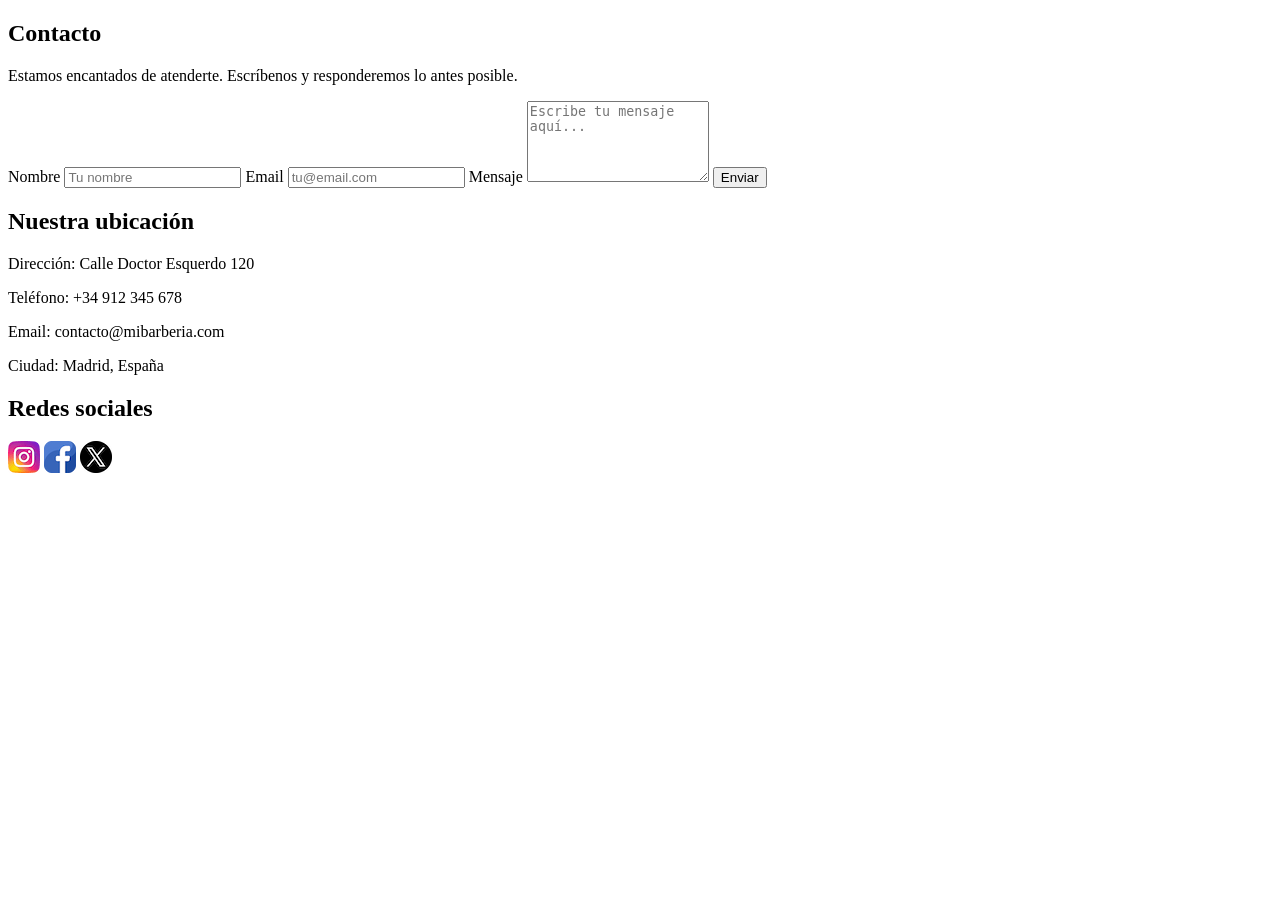
==== contacto.html @ 7179eb11 "Se añade metas a la pagina de contacto." ====
<!DOCTYPE html>
<html lang="es">

<head>
    <meta charset="UTF-8">
    <meta name="viewport" content="width=device-width, initial-scale=1.0">
    <meta http-equiv="X-UA-Compatible" content="IE=edge">

    <title>MiBarbería | Contacto</title>

    <meta name="description"
        content="Contacta con MiBarbería en Madrid. Reserva tu cita, consulta horarios y recibe atención personalizada cerca del metro O'Donnell.">

    <meta name="keywords"
        content="barbería, cortes de cabello, arreglo de barba, barber shop, peluquería masculina, barbería moderna, contacto">

    <meta name="author" content="Luis León">
    <meta name="robots" content="index, follow">

    <!-- Open Graph / Facebook -->
    <meta property="og:type" content="website">

    <meta property="og:title" content="MiBarbería | Contacto">

    <meta property="og:description"
        content="Descubre cortes modernos, afeitado clásico y atención personalizada en MiBarbería.">

    <meta property="og:image" content="https://www.mibarberia.com/img/banner.webp">

    <meta property="og:url" content="https://www.mibarberia.com/contacto">

    <meta property="og:site_name" content="MiBarbería">
    <meta property="og:locale" content="es_ES">

    <!-- Twitter Cards -->
    <meta name="twitter:card" content="summary_large_image">

    <meta name="twitter:title" content="MiBarbería | Contacto">

    <meta name="twitter:description"
        content="Cortes modernos, barba y estilo profesional en MiBarbería. Reserva fácil y rápido.">

    <meta name="twitter:image" content="https://www.mibarberia.com/img/banner.webp">
    
    <!-- Enlace de estilos -->
    <link href="css/contacto.css" rel="stylesheet">
</head>

<body>
    <main>
        <section class="contacto-hero">
            <h1>Contacto</h1>
            <p>Estamos encantados de atenderte. Escríbenos y responderemos lo antes posible.</p>
        </section>

        <section class="contacto-formulario">
            <form id="form-contacto">
                <label for="nombre">Nombre</label>
                <input type="text" id="nombre" name="nombre" required placeholder="Tu nombre">

                <label for="email">Email</label>
                <input type="email" id="email" name="email" required placeholder="tu@email.com">

                <label for="mensaje">Mensaje</label>
                <textarea id="mensaje" name="mensaje" rows="5" required
                    placeholder="Escribe tu mensaje aquí..."></textarea>

                <button type="submit">Enviar</button>
            </form>

            <div class="contacto-info">
                <h2>Nuestra ubicación</h2>
                <p>Dirección: Calle Doctor Esquerdo 120</p>
                <p>Teléfono: +34 912 345 678</p>
                <p>Email: contacto@mibarberia.com</p>
                <p>Ciudad: Madrid, España</p>
                <h2>Redes sociales</h2>
                <p>
                    <img src="/img/icono-instagram.webp" alt="Instagram" class="icono-redes">
                    <img src="/img/icono-facebook.webp" alt="Facebook" class="icono-redes">
                    <img src="/img/icono-x.webp" alt="YouTube" class="icono-redes">
                </p>
            </div>
        </section>
    </main>
</body>

</html>
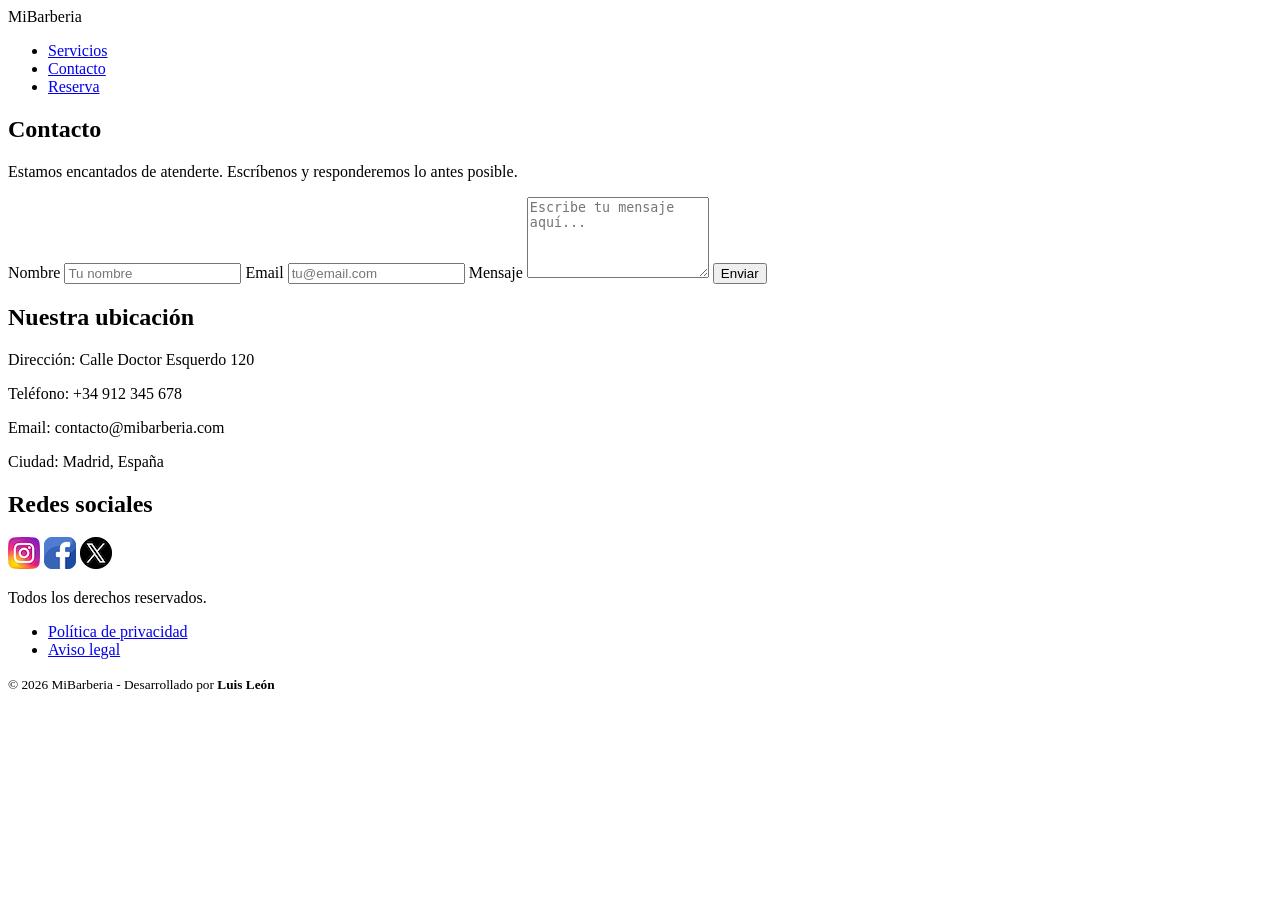
==== commit 7f5c092c: "Inserción del header y footer con la parte inferior únicamente" ====
--- a/contacto.html
+++ b/contacto.html
@@ -41,12 +41,31 @@
         content="Cortes modernos, barba y estilo profesional en MiBarbería. Reserva fácil y rápido.">
 
     <meta name="twitter:image" content="https://www.mibarberia.com/img/banner.webp">
-    
+
     <!-- Enlace de estilos -->
     <link href="css/contacto.css" rel="stylesheet">
 </head>
 
 <body>
+    <header>
+        <!-- Nombre de la página -->
+        <div class="logo">MiBarberia</div>
+
+        <!-- Menú -->
+        <nav>
+            <ul>
+                <li>
+                    <a href="#servicios" aria-label="Ir a la sección de servicios">Servicios</a>
+                </li>
+                <li>
+                    <a href="contacto.html" aria-label="Ir a la página de contacto">Contacto</a>
+                </li>
+                <li>
+                    <a href="#reserva" aria-label="Ir a la sección de reserva de citas">Reserva</a>
+                </li>
+            </ul>
+        </nav>
+    </header>
     <main>
         <section class="contacto-hero">
             <h1>Contacto</h1>
@@ -83,6 +102,25 @@
             </div>
         </section>
     </main>
+    <footer>
+
+        <!-- Parte inferior -->
+        <div class="footer-copy">
+            <p>Todos los derechos reservados.</p>
+            <nav aria-label="Enlaces legales">
+                <ul>
+                    <li><a href="#">Política de privacidad</a></li>
+                    <li><a href="#">Aviso legal</a></li>
+                </ul>
+            </nav>
+            <small>
+                © 2026 MiBarberia - Desarrollado por
+                <strong>Luis León</strong>
+            </small>
+
+        </div>
+
+    </footer>
 </body>
 
 </html>
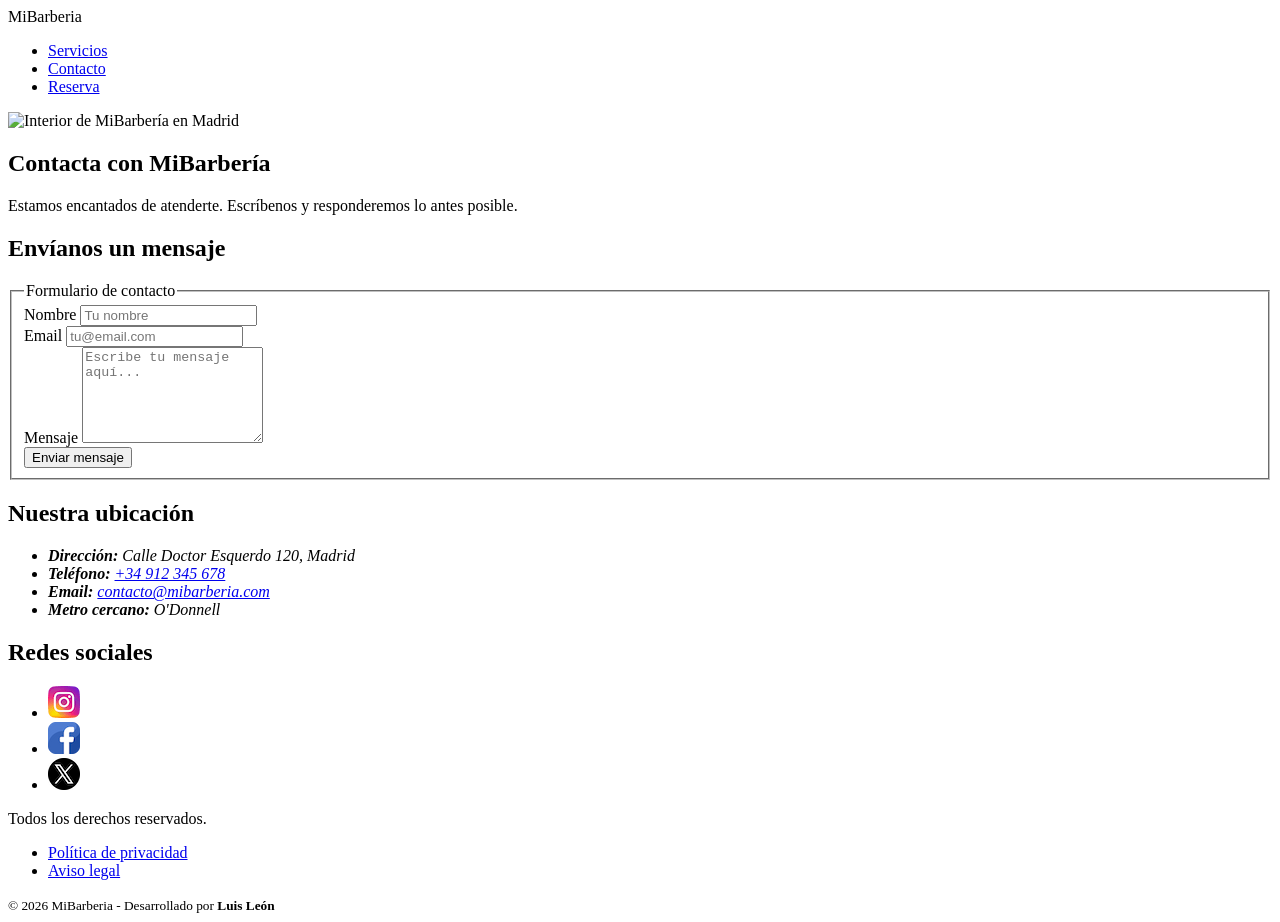
==== commit bee9174d: "Cambio  en el main de la pagina de contacto" ====
--- a/contacto.html
+++ b/contacto.html
@@ -67,40 +67,189 @@
         </nav>
     </header>
     <main>
-        <section class="contacto-hero">
-            <h1>Contacto</h1>
-            <p>Estamos encantados de atenderte. Escríbenos y responderemos lo antes posible.</p>
+
+        <!-- Banner principal -->
+        <section class="contacto-banner" aria-labelledby="titulo-contacto">
+
+            <img src="/img/banner-contacto.webp" alt="Interior de MiBarbería en Madrid" class="contacto-banner-imagen"
+                width="1600" height="700" fetchpriority="high">
+
+            <div class="contacto-banner-contenido">
+
+                <h1 id="titulo-contacto">
+                    Contacta con MiBarbería
+                </h1>
+
+                <p>
+                    Estamos encantados de atenderte. Escríbenos y responderemos lo antes posible.
+                </p>
+
+            </div>
+
         </section>
 
-        <section class="contacto-formulario">
-            <form id="form-contacto">
-                <label for="nombre">Nombre</label>
-                <input type="text" id="nombre" name="nombre" required placeholder="Tu nombre">
-
-                <label for="email">Email</label>
-                <input type="email" id="email" name="email" required placeholder="tu@email.com">
-
-                <label for="mensaje">Mensaje</label>
-                <textarea id="mensaje" name="mensaje" rows="5" required
-                    placeholder="Escribe tu mensaje aquí..."></textarea>
-
-                <button type="submit">Enviar</button>
-            </form>
-
-            <div class="contacto-info">
-                <h2>Nuestra ubicación</h2>
-                <p>Dirección: Calle Doctor Esquerdo 120</p>
-                <p>Teléfono: +34 912 345 678</p>
-                <p>Email: contacto@mibarberia.com</p>
-                <p>Ciudad: Madrid, España</p>
-                <h2>Redes sociales</h2>
-                <p>
-                    <img src="/img/icono-instagram.webp" alt="Instagram" class="icono-redes">
-                    <img src="/img/icono-facebook.webp" alt="Facebook" class="icono-redes">
-                    <img src="/img/icono-x.webp" alt="YouTube" class="icono-redes">
-                </p>
-            </div>
+
+        <!-- Contenido principal -->
+        <section class="contacto-contenido" aria-labelledby="titulo-formulario">
+
+            <!-- Formulario -->
+            <section class="contacto-formulario">
+
+                <h2 id="titulo-formulario">
+                    Envíanos un mensaje
+                </h2>
+
+                <form id="form-contacto" action="/enviar-formulario" method="post">
+
+                    <fieldset>
+
+                        <legend>Formulario de contacto</legend>
+
+                        <!-- Nombre -->
+                        <div class="grupo-formulario">
+
+                            <label for="nombre">
+                                Nombre
+                            </label>
+
+                            <input type="text" id="nombre" name="nombre" required autocomplete="name"
+                                placeholder="Tu nombre">
+
+                        </div>
+
+
+                        <!-- Email -->
+                        <div class="grupo-formulario">
+
+                            <label for="email">
+                                Email
+                            </label>
+
+                            <input type="email" id="email" name="email" required autocomplete="email"
+                                placeholder="tu@email.com">
+
+                        </div>
+
+
+                        <!-- Mensaje -->
+                        <div class="grupo-formulario">
+
+                            <label for="mensaje">
+                                Mensaje
+                            </label>
+
+                            <textarea id="mensaje" name="mensaje" rows="6" required
+                                placeholder="Escribe tu mensaje aquí..."></textarea>
+
+                        </div>
+
+
+                        <!-- Botón -->
+                        <button type="submit">
+                            Enviar mensaje
+                        </button>
+
+                    </fieldset>
+
+                </form>
+
+            </section>
+
+
+            <!-- Información -->
+            <aside class="contacto-info" aria-labelledby="titulo-info">
+
+                <h2 id="titulo-info">
+                    Nuestra ubicación
+                </h2>
+
+                <address>
+
+                    <ul>
+
+                        <li>
+                            <strong>Dirección:</strong>
+                            Calle Doctor Esquerdo 120, Madrid
+                        </li>
+
+                        <li>
+                            <strong>Teléfono:</strong>
+
+                            <a href="tel:+34912345678">
+                                +34 912 345 678
+                            </a>
+                        </li>
+
+                        <li>
+                            <strong>Email:</strong>
+
+                            <a href="mailto:contacto@mibarberia.com">
+                                contacto@mibarberia.com
+                            </a>
+                        </li>
+
+                        <li>
+                            <strong>Metro cercano:</strong>
+                            O'Donnell
+                        </li>
+
+                    </ul>
+
+                </address>
+
+
+                <!-- Redes sociales -->
+                <section class="contacto-redes" aria-labelledby="titulo-redes">
+
+                    <h2 id="titulo-redes">
+                        Redes sociales
+                    </h2>
+
+                    <nav aria-label="Redes sociales de MiBarbería">
+
+                        <ul>
+
+                            <li>
+                                <a href="https://instagram.com" target="_blank" rel="noopener noreferrer"
+                                    aria-label="Instagram de MiBarbería">
+
+                                    <img src="/img/icono-instagram.webp" alt="" aria-hidden="true" width="32"
+                                        height="32">
+
+                                </a>
+                            </li>
+
+
+                            <li>
+                                <a href="https://facebook.com" target="_blank" rel="noopener noreferrer"
+                                    aria-label="Facebook de MiBarbería">
+
+                                    <img src="/img/icono-facebook.webp" alt="" aria-hidden="true" width="32"
+                                        height="32">
+
+                                </a>
+                            </li>
+
+
+                            <li>
+                                <a href="https://x.com" target="_blank" rel="noopener noreferrer"
+                                    aria-label="X de MiBarbería">
+
+                                    <img src="/img/icono-x.webp" alt="" aria-hidden="true" width="32" height="32">
+
+                                </a>
+                            </li>
+
+                        </ul>
+
+                    </nav>
+
+                </section>
+
+            </aside>
+
         </section>
+
     </main>
     <footer>
 
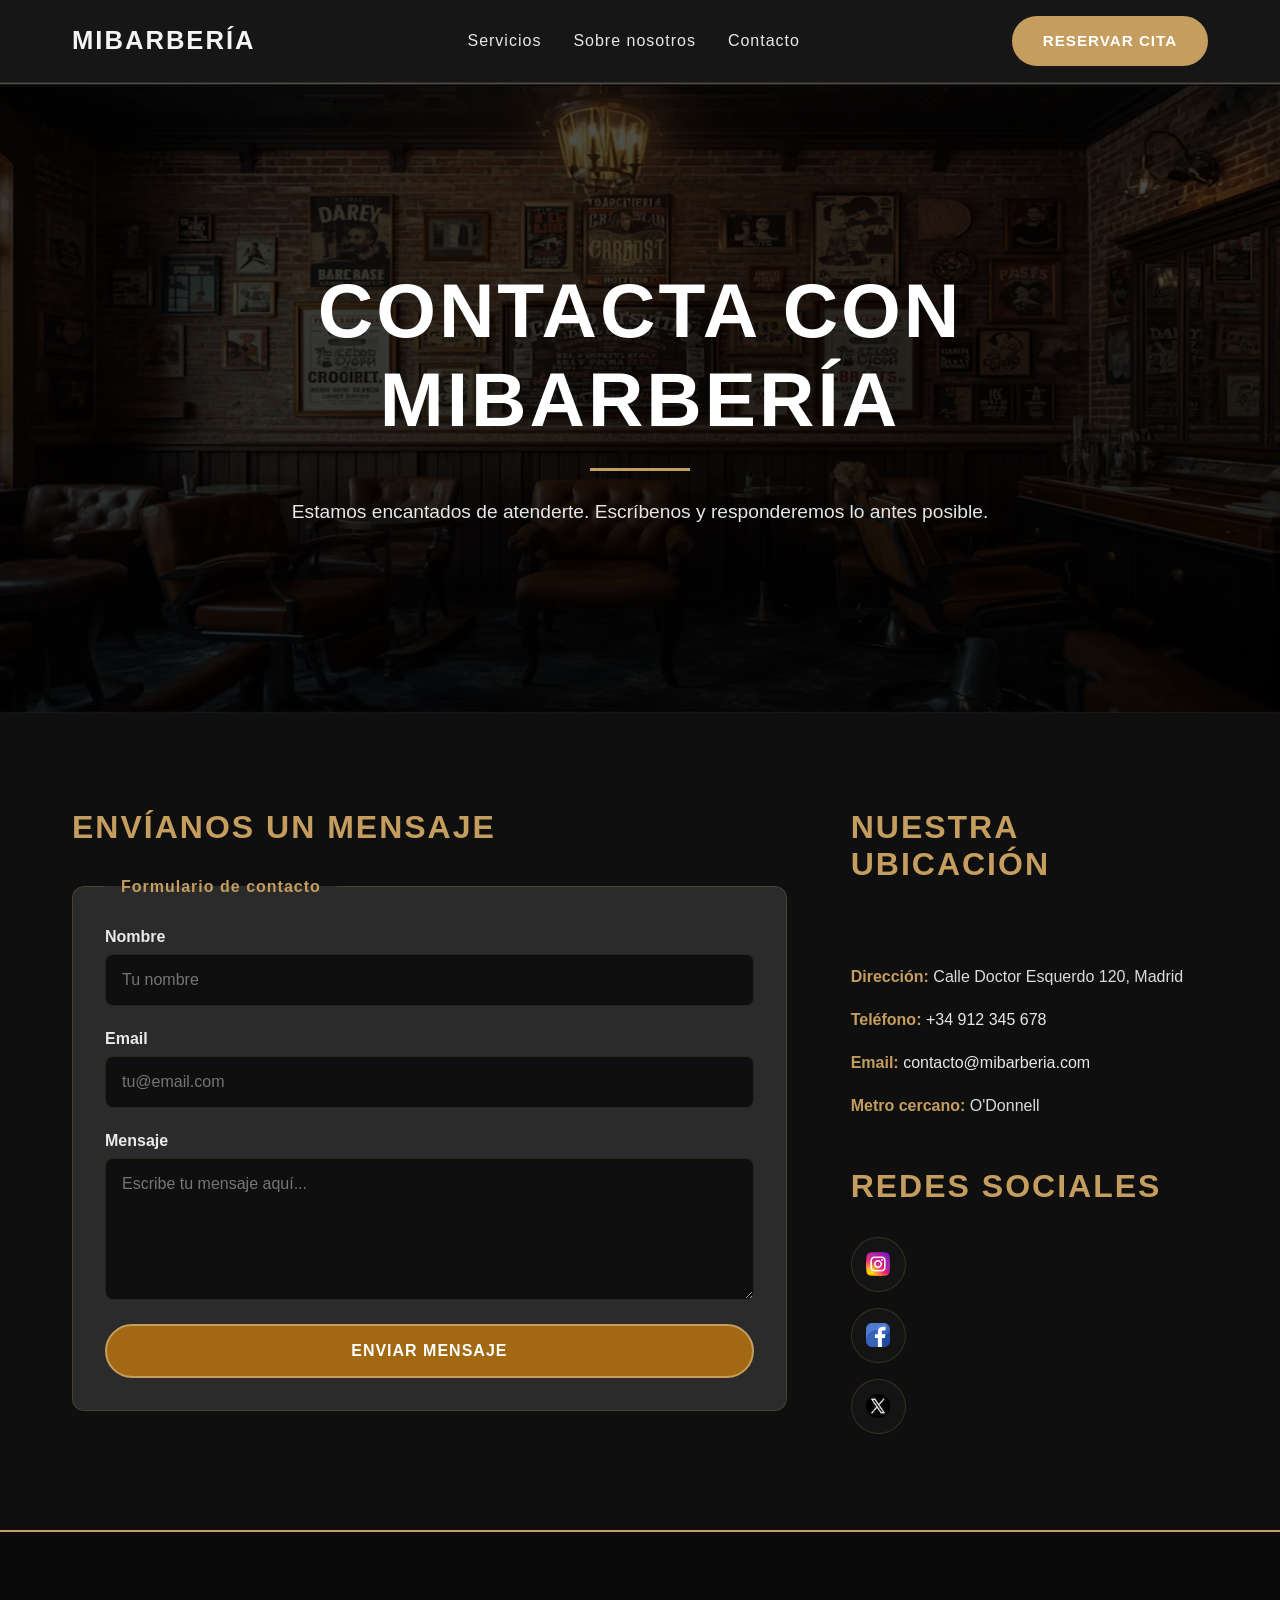
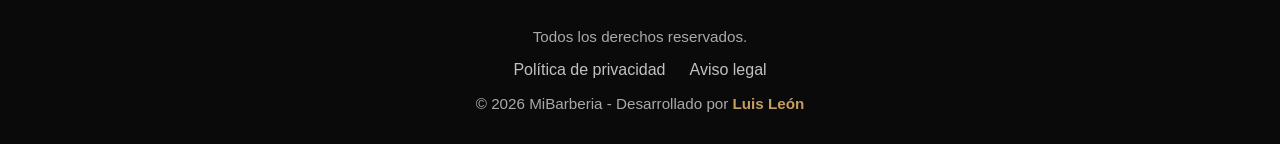
==== commit 9a8b1e5c: "Se añade el header y se redirecciona el header al formspree" ====
--- a/contacto.html
+++ b/contacto.html
@@ -47,24 +47,67 @@
 </head>
 
 <body>
-    <header>
-        <!-- Nombre de la página -->
-        <div class="logo">MiBarberia</div>
-
-        <!-- Menú -->
-        <nav>
-            <ul>
-                <li>
-                    <a href="#servicios" aria-label="Ir a la sección de servicios">Servicios</a>
-                </li>
-                <li>
-                    <a href="contacto.html" aria-label="Ir a la página de contacto">Contacto</a>
-                </li>
-                <li>
-                    <a href="#reserva" aria-label="Ir a la sección de reserva de citas">Reserva</a>
-                </li>
-            </ul>
-        </nav>
+    <header class="header">
+
+        <div class="header-contenedor">
+
+            <!-- Logo -->
+            <div class="logo">
+
+                <a href="/index.html" aria-label="Ir al inicio de MiBarbería">
+
+                    <strong>MiBarbería</strong>
+
+                </a>
+
+            </div>
+
+
+            <!-- Botón menú móvil -->
+            <button class="menu-toggle" aria-label="Abrir menú de navegación" aria-expanded="false">
+
+                ☰
+
+            </button>
+
+
+            <!-- Navegación principal -->
+            <nav class="navegacion" aria-label="Navegación principal">
+
+                <ul>
+
+                    <li>
+                        <a href="#servicios">
+                            Servicios
+                        </a>
+                    </li>
+
+                    <li>
+                        <a href="#sobre-nosotros">
+                            Sobre nosotros
+                        </a>
+                    </li>
+
+                    <li>
+                        <a href="contacto.html">
+                            Contacto
+                        </a>
+                    </li>
+
+                </ul>
+
+            </nav>
+
+
+            <!-- Botón CTA -->
+            <a href="#reserva" class="boton-reserva">
+
+                Reservar cita
+
+            </a>
+
+        </div>
+
     </header>
     <main>
 
@@ -99,7 +142,7 @@
                     Envíanos un mensaje
                 </h2>
 
-                <form id="form-contacto" action="/enviar-formulario" method="post">
+                <form id="form-contacto" action="https://formspree.io/f/mykovpad" method="post">
 
                     <fieldset>
 
--- a/css/contacto.css
+++ b/css/contacto.css
@@ -0,0 +1,373 @@
+@import url(header.css);
+@import url(footer.css);
+
+*{
+    margin: 0;
+    padding: 0;
+    box-sizing: border-box;
+    font-family: Arial, Helvetica, sans-serif;
+}
+
+/* ─────────────────────────────
+   MAIN CONTACTO - BARBERÍA OLD SCHOOL
+───────────────────────────── */
+
+main {
+    background-color: #0f0f0f;
+    color: #f5f5f5;
+}
+
+/* ─────────────────────────────
+   BANNER CONTACTO
+───────────────────────────── */
+
+.contacto-banner {
+    position: relative;
+
+    width: 100%;
+    height: 70vh;
+
+    display: flex;
+    justify-content: center;
+    align-items: center;
+
+    overflow: hidden;
+}
+
+/* imagen */
+.contacto-banner-imagen {
+    position: absolute;
+    inset: 0;
+
+    width: 100%;
+    height: 100%;
+
+    object-fit: cover;
+
+    filter: brightness(0.4);
+
+    z-index: 1;
+}
+
+/* capa oscura */
+.contacto-banner::after {
+    content: "";
+
+    position: absolute;
+    inset: 0;
+
+    background:
+        linear-gradient(
+            rgba(0, 0, 0, 0.2),
+            rgba(0, 0, 0, 0.6)
+        );
+
+    z-index: 2;
+}
+
+/* contenido */
+.contacto-banner-contenido {
+    position: relative;
+    z-index: 3;
+
+    width: 90%;
+    max-width: 850px;
+
+    text-align: center;
+}
+
+/* título */
+.contacto-banner-contenido h1 {
+    font-size: clamp(2.8rem, 6vw, 5rem);
+    font-weight: 700;
+
+    text-transform: uppercase;
+    letter-spacing: 3px;
+
+    margin-bottom: 1.5rem;
+
+    color: #ffffff;
+}
+
+/* línea decorativa */
+.contacto-banner-contenido h1::after {
+    content: "";
+
+    display: block;
+
+    width: 100px;
+    height: 3px;
+
+    background-color: #c59d5f;
+
+    margin: 1.5rem auto 0;
+}
+
+/* texto */
+.contacto-banner-contenido p {
+    font-size: 1.2rem;
+    line-height: 1.8;
+
+    color: rgba(255, 255, 255, 0.9);
+}
+
+/* ─────────────────────────────
+   CONTENIDO PRINCIPAL
+───────────────────────────── */
+
+.contacto-contenido {
+    max-width: 1200px;
+
+    margin: 0 auto;
+
+    padding: 6rem 2rem;
+
+    display: grid;
+    grid-template-columns: 2fr 1fr;
+    gap: 4rem;
+}
+
+/* ─────────────────────────────
+   FORMULARIO
+───────────────────────────── */
+
+.contacto-formulario h2,
+.contacto-info h2 {
+    font-size: 2rem;
+
+    text-transform: uppercase;
+    letter-spacing: 2px;
+
+    color: #c59d5f;
+
+    margin-bottom: 2rem;
+}
+
+/* fieldset */
+fieldset {
+    border: 1px solid rgba(197, 157, 95, 0.2);
+
+    padding: 2rem;
+
+    border-radius: 12px;
+
+    background-color: #2b2b2b;
+}
+
+/* legend */
+legend {
+    padding: 0 1rem;
+
+    color: #c59d5f;
+
+    font-weight: bold;
+    letter-spacing: 1px;
+}
+
+/* grupos */
+.grupo-formulario {
+    display: flex;
+    flex-direction: column;
+
+    margin-bottom: 1.5rem;
+}
+
+/* labels */
+.grupo-formulario label {
+    margin-bottom: 0.5rem;
+
+    color: rgba(255, 255, 255, 0.9);
+
+    font-weight: 600;
+}
+
+/* inputs */
+.grupo-formulario input,
+.grupo-formulario textarea {
+    width: 100%;
+
+    padding: 1rem;
+
+    border: 1px solid rgba(197, 157, 95, 0.15);
+    border-radius: 8px;
+
+    background-color: #0f0f0f;
+
+    color: #ffffff;
+
+    font-size: 1rem;
+
+    transition: border-color 0.3s ease;
+}
+
+/* focus */
+.grupo-formulario input:focus,
+.grupo-formulario textarea:focus {
+    outline: none;
+
+    border-color: #c59d5f;
+}
+
+/* textarea */
+textarea {
+    resize: vertical;
+}
+
+/* botón */
+.contacto-formulario button {
+    width: 100%;
+
+    padding: 1rem;
+
+    border: 2px solid #c59d5f;
+    border-radius: 50px;
+
+    background-color: #a36912;
+
+    color: #ffffff;
+
+    font-size: 1rem;
+    font-weight: 700;
+
+    text-transform: uppercase;
+    letter-spacing: 1px;
+
+    cursor: pointer;
+
+    transition: all 0.3s ease;
+}
+
+/* hover botón */
+.contacto-formulario button:hover {
+    background-color: transparent;
+
+    color: #c59d5f;
+
+    transform: translateY(-2px);
+}
+
+/* ─────────────────────────────
+   INFORMACIÓN
+───────────────────────────── */
+
+.contacto-info {
+    display: flex;
+    flex-direction: column;
+    gap: 3rem;
+}
+
+/* address */
+.contacto-info address {
+    font-style: normal;
+}
+
+/* lista */
+.contacto-info ul {
+    list-style: none;
+    padding: 0;
+
+    display: flex;
+    flex-direction: column;
+    gap: 1rem;
+}
+
+/* items */
+.contacto-info li {
+    line-height: 1.7;
+
+    color: rgba(255, 255, 255, 0.85);
+}
+
+/* destacados */
+.contacto-info strong {
+    color: #c59d5f;
+}
+
+/* enlaces */
+.contacto-info a {
+    color: rgba(255, 255, 255, 0.9);
+    text-decoration: none;
+
+    transition: color 0.3s ease;
+}
+
+.contacto-info a:hover {
+    color: #c59d5f;
+}
+
+/* ─────────────────────────────
+   REDES SOCIALES
+───────────────────────────── */
+
+.contacto-redes nav ul {
+    display: flex;
+    gap: 1rem;
+}
+
+/* botones redes */
+.contacto-redes a {
+    width: 55px;
+    height: 55px;
+
+    display: flex;
+    justify-content: center;
+    align-items: center;
+
+    background-color: #141414;
+
+    border: 1px solid rgba(197, 157, 95, 0.2);
+    border-radius: 50%;
+
+    transition: all 0.3s ease;
+}
+
+/* iconos */
+.contacto-redes img {
+    width: 24px;
+    height: 24px;
+
+    object-fit: contain;
+}
+
+/* hover */
+.contacto-redes a:hover {
+    background-color: #c59d5f;
+
+    transform: translateY(-4px);
+}
+
+/* ─────────────────────────────
+   RESPONSIVE
+───────────────────────────── */
+
+@media (max-width: 900px) {
+    .contacto-contenido {
+        grid-template-columns: 1fr;
+    }
+
+    .contacto-info {
+        text-align: center;
+    }
+
+    .contacto-redes nav ul {
+        justify-content: center;
+    }
+}
+
+@media (max-width: 768px) {
+    .contacto-banner {
+        height: 60vh;
+    }
+
+    .contacto-banner-contenido h1 {
+        font-size: 2.5rem;
+    }
+
+    .contacto-banner-contenido p {
+        font-size: 1rem;
+    }
+
+    .contacto-contenido {
+        padding: 4rem 1.5rem;
+    }
+}
